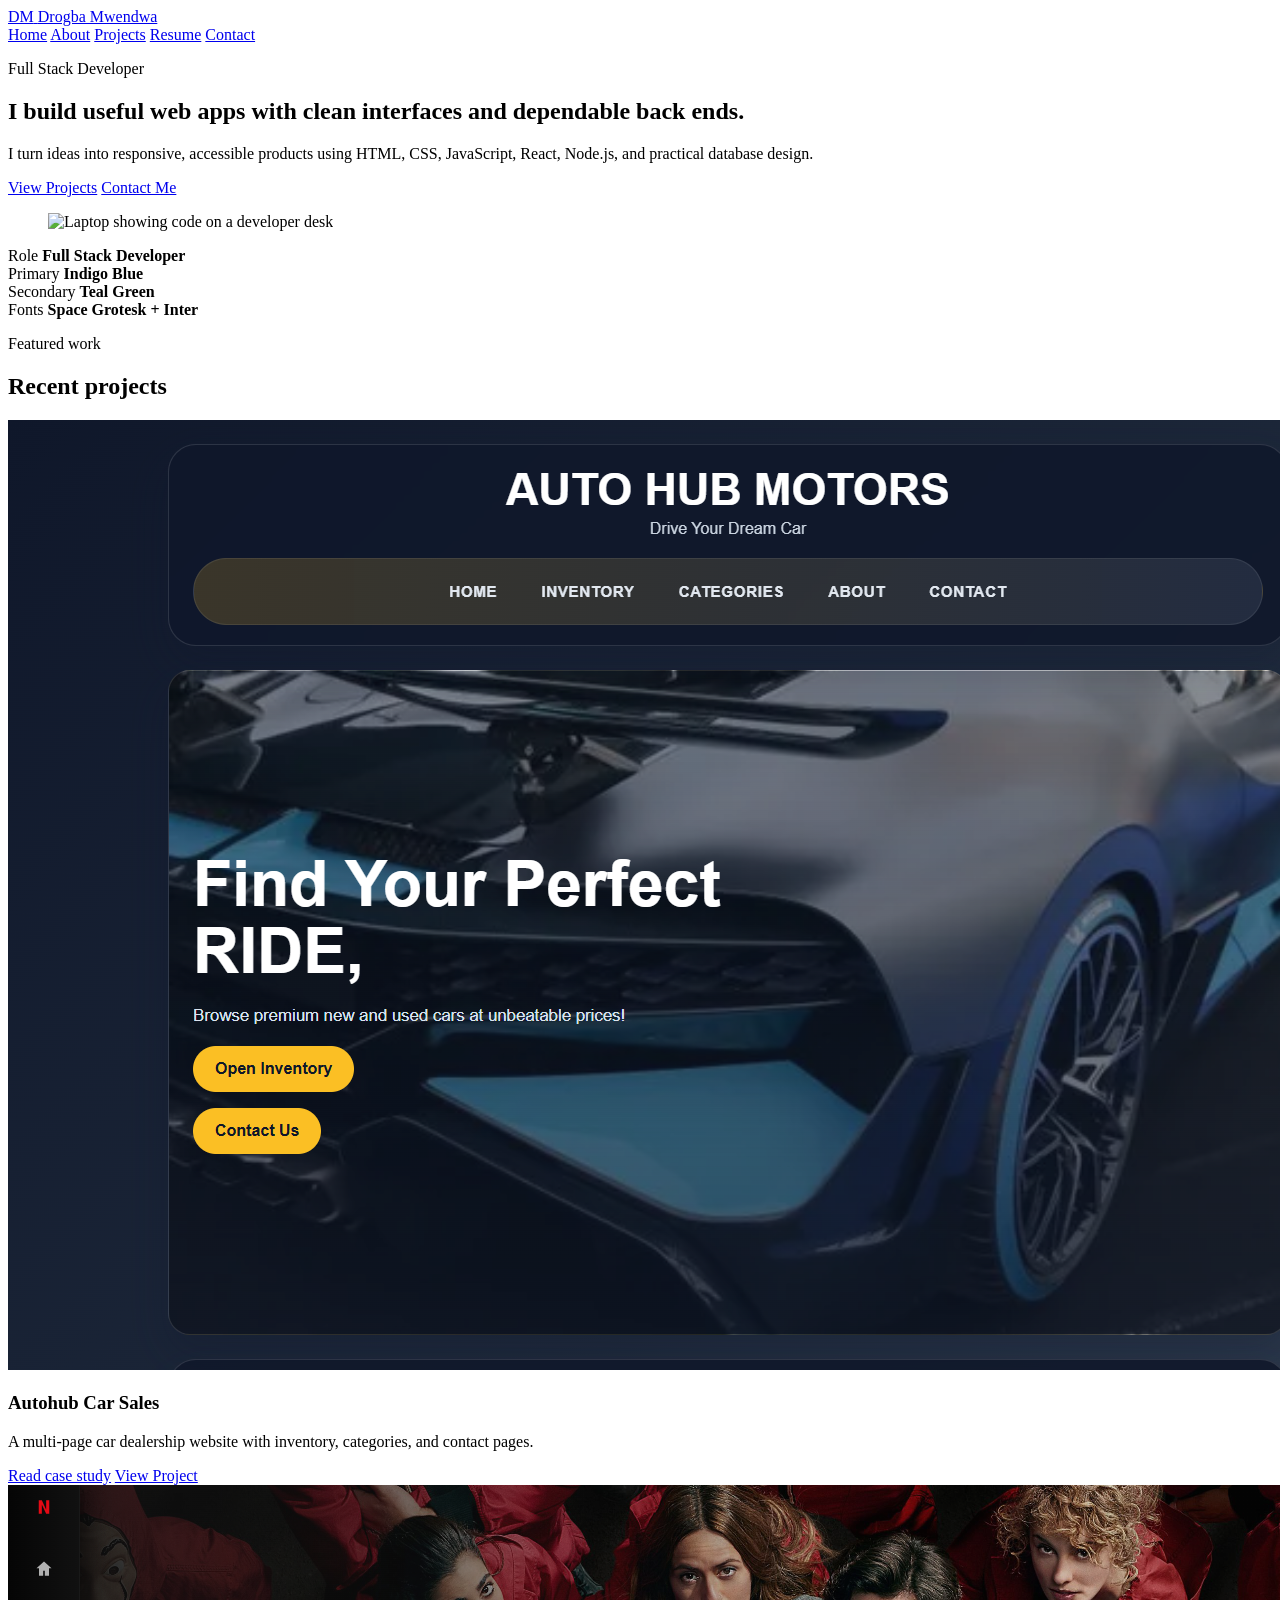
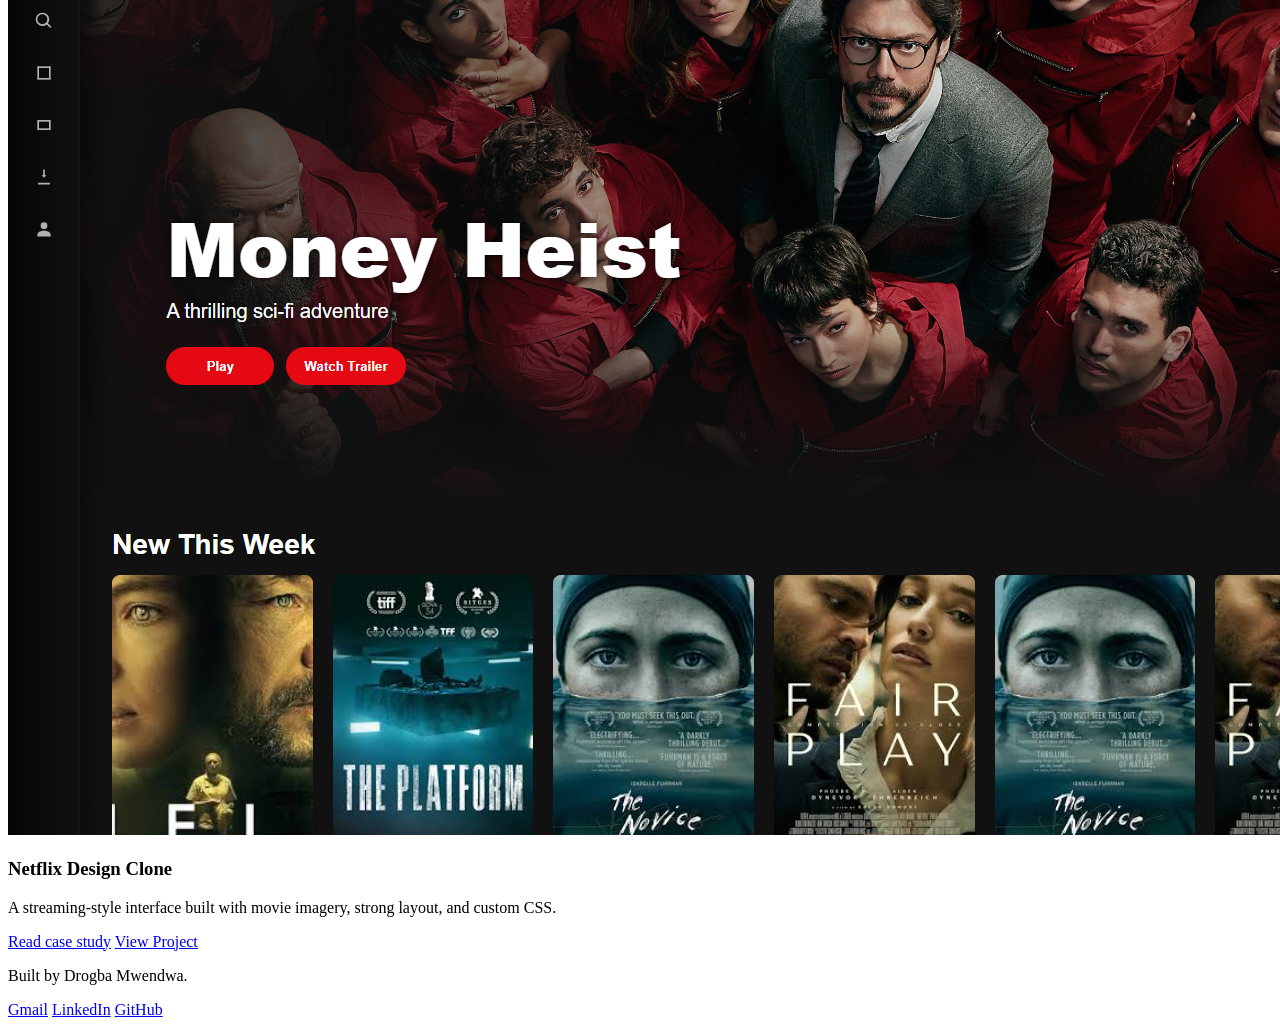
==== index.html @ 6e637cfd "first commit" ====
<!DOCTYPE html>
<html lang="en">
<head>
  <meta charset="UTF-8">
  <meta name="viewport" content="width=device-width, initial-scale=1.0">
  <title>Drogba Mwendwa | Full Stack Developer</title>
  <link rel="preconnect" href="https://images.unsplash.com">
  <link rel="stylesheet" href="index.CSS">
</head>
<body>
  <header class="site-header">
    <nav class="nav">
      <a class="brand" href="INDEX.HTML" aria-label="Drogba Mwendwa home">
        <span class="brand-mark">DM</span>
        <span>Drogba Mwendwa</span>
      </a>
      <div class="nav-links" aria-label="Main navigation">
        <a class="active" href="INDEX.HTML">Home</a>
        <a href="about.html">About</a>
        <a href="projects.html">Projects</a>
        <a href="resume.html">Resume</a>
        <a href="contact.html">Contact</a>
      </div>
    </nav>
  </header>

  <main>
    <section class="hero">
      <div class="hero-content">
        <p class="eyebrow">Full Stack Developer</p>
        <h1>I build useful web apps with clean interfaces and dependable back ends.</h1>
        <p class="hero-copy">
          I turn ideas into responsive, accessible products using HTML, CSS,
          JavaScript, React, Node.js, and practical database design.
        </p>
        <div class="actions">
          <a class="button primary" href="projects.html">View Projects</a>
          <a class="button secondary" href="contact.html">Contact Me</a>
        </div>
      </div>
      <figure class="hero-visual">
        <img src="https://images.unsplash.com/photo-1515879218367-8466d910aaa4?auto=format&fit=crop&w=1200&q=80" alt="Laptop showing code on a developer desk">
      </figure>
    </section>

    <section class="planning-strip" aria-label="Project planning summary">
      <article>
        <span>Role</span>
        <strong>Full Stack Developer</strong>
      </article>
      <article>
        <span>Primary</span>
        <strong>Indigo Blue</strong>
      </article>
      <article>
        <span>Secondary</span>
        <strong>Teal Green</strong>
      </article>
      <article>
        <span>Fonts</span>
        <strong>Space Grotesk + Inter</strong>
      </article>
    </section>

    <section class="section">
      <div class="section-heading">
        <p class="eyebrow">Featured work</p>
        <h2>Recent projects</h2>
      </div>
      <div class="project-grid compact">
        <article class="project-card">
          <img src="assets/previews/autohub.png" alt="Screenshot preview of the Autohub car sales website">
          <div>
            <h3>Autohub Car Sales</h3>
            <p>A multi-page car dealership website with inventory, categories, and contact pages.</p>
            <a href="projects.html">Read case study</a>
            <a class="button secondary" href="https://drogbamwendwa5-create.github.io/Autohubcarsales/" target="_blank" rel="noopener">View Project</a>
          </div>
        </article>
        <article class="project-card">
          <img src="assets/previews/netflix.png" alt="Screenshot preview of the Netflix design clone">
          <div>
            <h3>Netflix Design Clone</h3>
            <p>A streaming-style interface built with movie imagery, strong layout, and custom CSS.</p>
            <a href="projects.html">Read case study</a>
            <a class="button secondary" href="https://drogbamwendwa5-create.github.io/netflix-design/" target="_blank" rel="noopener">View Project</a>
          </div>
        </article>
      </div>
    </section>
  </main>

  <footer class="footer">
    <p>Built by Drogba Mwendwa.</p>
    <div>
      <a href="https://mail.google.com/mail/?view=cm&fs=1&to=drogbamwendwa5@gmail.com" target="_blank" rel="noreferrer">Gmail</a>
      <a href="https://www.linkedin.com/in/drogba-mwendwa-00925933b/" target="_blank" rel="noreferrer">LinkedIn</a>
      <a href="https://github.com/" target="_blank" rel="noreferrer">GitHub</a>
    </div>
  </footer>
</body>
</html>
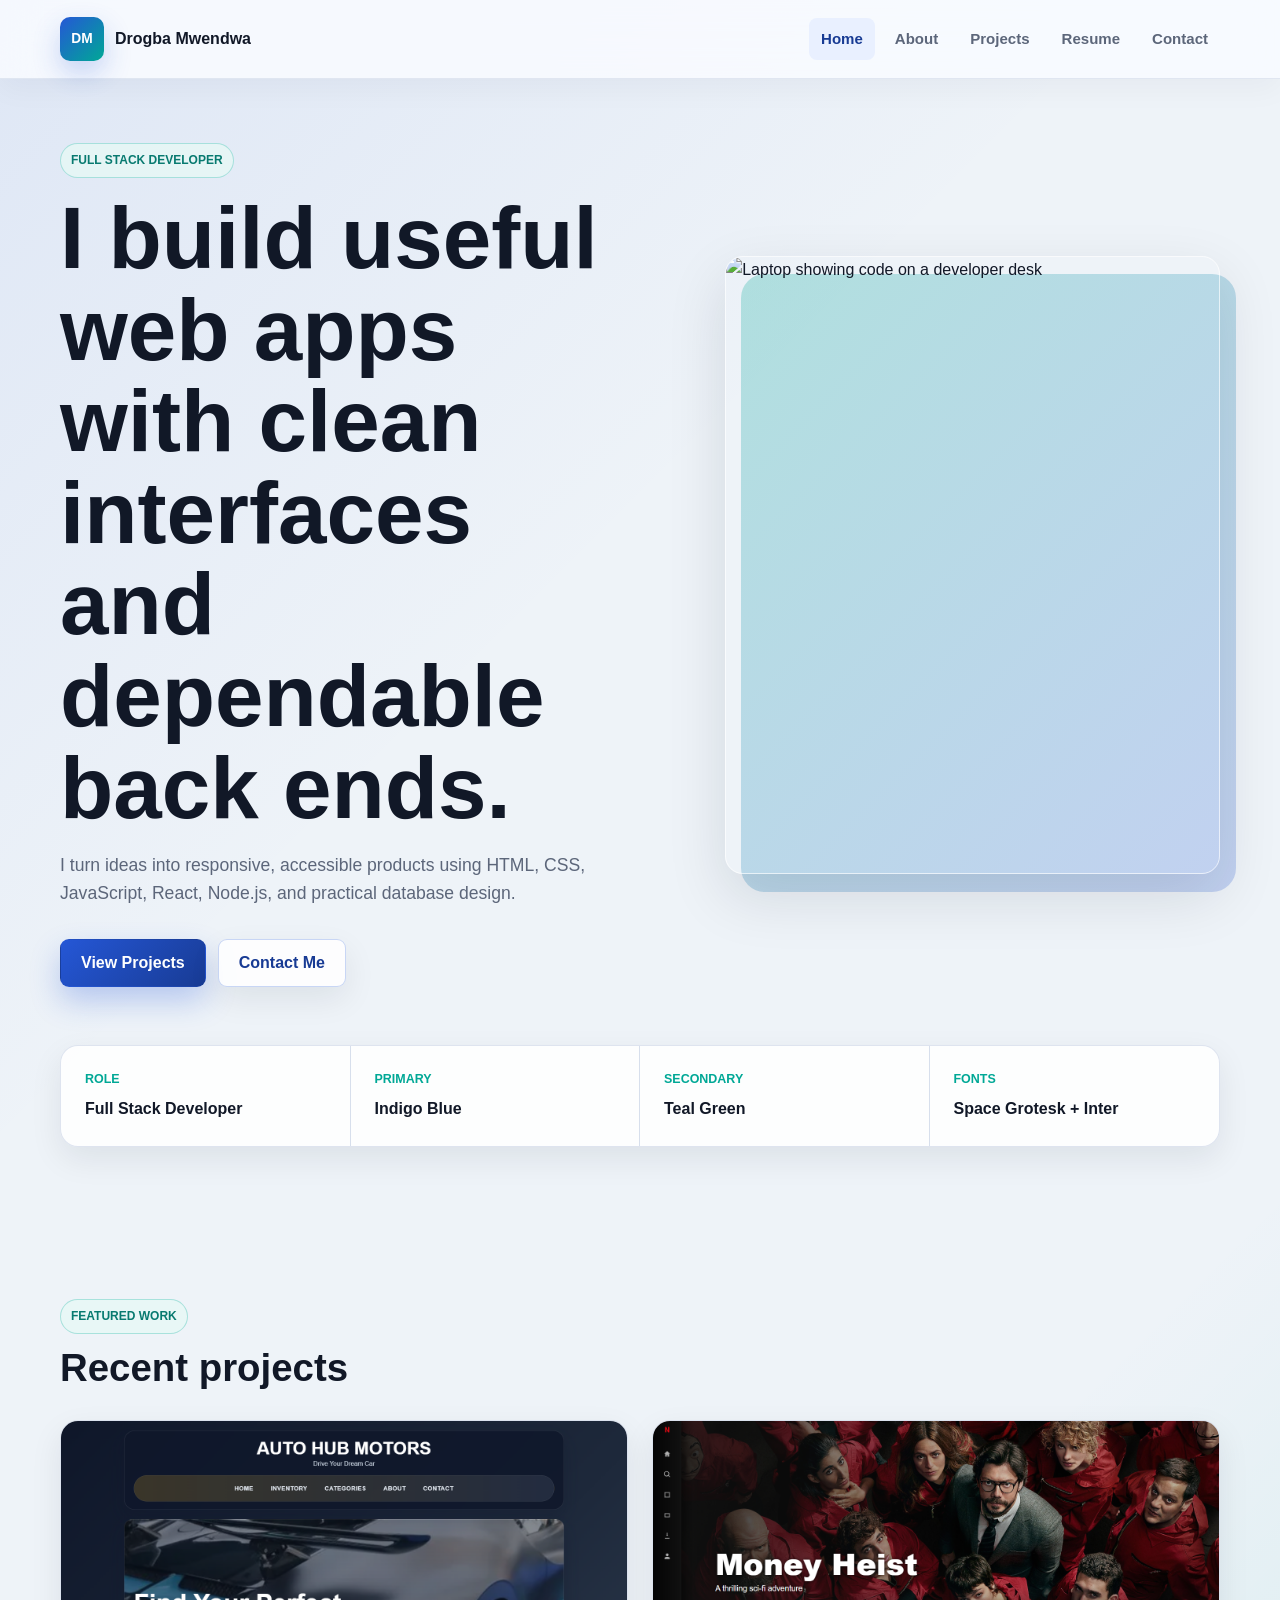
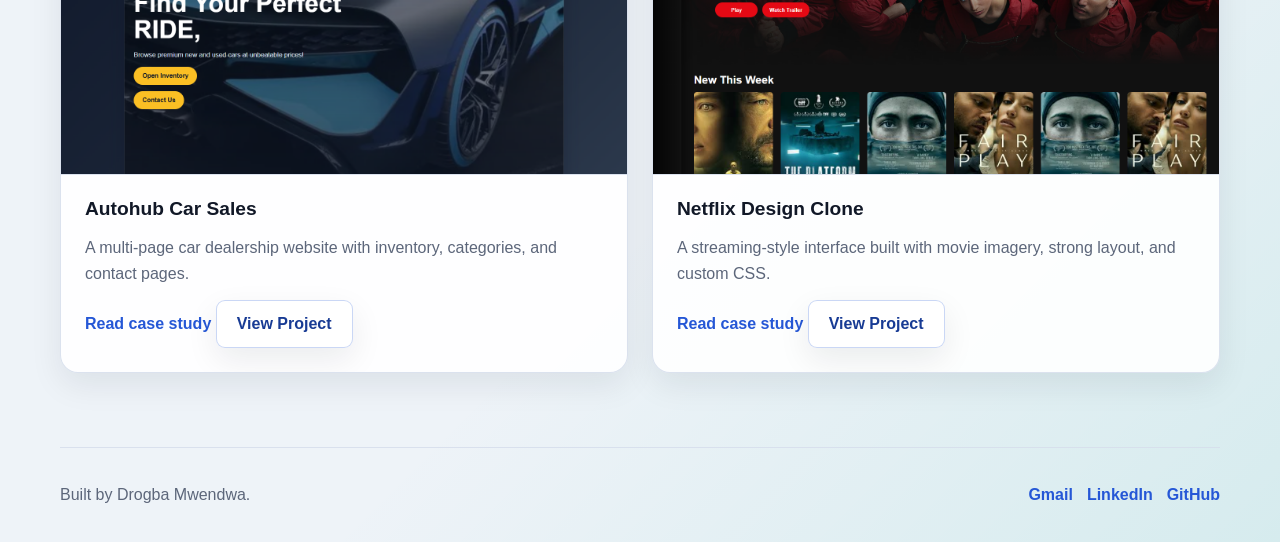
==== commit 5d1227a1: "add styles" ====
--- a/index.html
+++ b/index.html
@@ -5,7 +5,7 @@
   <meta name="viewport" content="width=device-width, initial-scale=1.0">
   <title>Drogba Mwendwa | Full Stack Developer</title>
   <link rel="preconnect" href="https://images.unsplash.com">
-  <link rel="stylesheet" href="index.CSS">
+  <link rel="stylesheet" href="index.css">
 </head>
 <body>
   <header class="site-header">
--- a/index.css
+++ b/index.css
@@ -0,0 +1,609 @@
+:root {
+  --primary: #2557d6;
+  --primary-dark: #183b94;
+  --secondary: #00a896;
+  --accent: #f5b84b;
+  --ink: #111827;
+  --muted: #5c667a;
+  --line: #d7dfec;
+  --surface: #ffffff;
+  --surface-strong: #f9fbff;
+  --background: #eef3f8;
+  --soft: #e7f8f5;
+  --shadow: 0 22px 60px rgba(17, 24, 39, 0.12);
+  --shadow-soft: 0 12px 32px rgba(17, 24, 39, 0.08);
+  --heading-font: "Space Grotesk", "Segoe UI", Arial, sans-serif;
+  --body-font: Inter, "Segoe UI", Arial, sans-serif;
+}
+
+* {
+  box-sizing: border-box;
+}
+
+html {
+  scroll-behavior: smooth;
+}
+
+body {
+  margin: 0;
+  color: var(--ink);
+  background:
+    linear-gradient(135deg, rgba(37, 87, 214, 0.08), transparent 34%),
+    linear-gradient(315deg, rgba(0, 168, 150, 0.1), transparent 28%),
+    var(--background);
+  font-family: var(--body-font);
+  line-height: 1.6;
+}
+
+img {
+  display: block;
+  max-width: 100%;
+}
+
+a {
+  color: inherit;
+  text-decoration: none;
+}
+
+.site-header {
+  position: sticky;
+  top: 0;
+  z-index: 10;
+  border-bottom: 1px solid rgba(215, 223, 236, 0.75);
+  background: rgba(249, 251, 255, 0.88);
+  box-shadow: 0 10px 30px rgba(17, 24, 39, 0.04);
+  backdrop-filter: blur(18px);
+}
+
+.nav {
+  width: min(1160px, calc(100% - 32px));
+  min-height: 78px;
+  margin: 0 auto;
+  display: flex;
+  align-items: center;
+  justify-content: space-between;
+  gap: 24px;
+}
+
+.brand {
+  display: inline-flex;
+  align-items: center;
+  gap: 11px;
+  font-weight: 900;
+  font-family: var(--heading-font);
+}
+
+.brand-mark {
+  display: grid;
+  place-items: center;
+  width: 44px;
+  height: 44px;
+  border-radius: 10px;
+  color: #fff;
+  background: linear-gradient(135deg, var(--primary), var(--secondary));
+  box-shadow: 0 12px 28px rgba(37, 87, 214, 0.24);
+  font-size: 0.86rem;
+  letter-spacing: 0;
+}
+
+.nav-links {
+  display: flex;
+  flex-wrap: wrap;
+  align-items: center;
+  justify-content: flex-end;
+  gap: 8px;
+}
+
+.nav-links a {
+  position: relative;
+  padding: 9px 12px;
+  border-radius: 8px;
+  color: var(--muted);
+  font-size: 0.94rem;
+  font-weight: 800;
+  transition: 180ms ease;
+}
+
+.nav-links a:hover,
+.nav-links .active {
+  color: var(--primary-dark);
+  background: #e9f0ff;
+}
+
+.hero,
+.page,
+.section,
+.footer {
+  width: min(1160px, calc(100% - 32px));
+  margin: 0 auto;
+}
+
+.hero {
+  min-height: calc(100vh - 78px);
+  display: grid;
+  grid-template-columns: minmax(0, 1.05fr) minmax(320px, 0.85fr);
+  align-items: center;
+  gap: 54px;
+  padding: 64px 0 58px;
+}
+
+.hero-content {
+  max-width: 720px;
+}
+
+.eyebrow {
+  display: inline-flex;
+  align-items: center;
+  margin: 0 0 14px;
+  padding: 7px 10px;
+  border: 1px solid rgba(0, 168, 150, 0.28);
+  border-radius: 999px;
+  color: #087a70;
+  background: rgba(231, 248, 245, 0.8);
+  font-size: 0.75rem;
+  font-weight: 900;
+  letter-spacing: 0;
+  text-transform: uppercase;
+}
+
+h1,
+h2,
+h3 {
+  margin: 0;
+  color: var(--ink);
+  font-family: var(--heading-font);
+  line-height: 1.05;
+  letter-spacing: 0;
+}
+
+h1 {
+  font-size: clamp(2.7rem, 7vw, 5.45rem);
+  max-width: 12ch;
+}
+
+h2 {
+  font-size: clamp(1.75rem, 3vw, 2.55rem);
+}
+
+h3 {
+  font-size: 1.2rem;
+}
+
+p {
+  color: var(--muted);
+}
+
+.hero-copy,
+.page-title p,
+.intro-layout p,
+.story-band p {
+  max-width: 700px;
+  font-size: 1.1rem;
+}
+
+.actions {
+  display: flex;
+  flex-wrap: wrap;
+  gap: 12px;
+  margin-top: 32px;
+}
+
+.button {
+  display: inline-flex;
+  align-items: center;
+  justify-content: center;
+  min-height: 48px;
+  padding: 0 20px;
+  border: 1px solid transparent;
+  border-radius: 9px;
+  font-weight: 900;
+  cursor: pointer;
+  transition: transform 180ms ease, box-shadow 180ms ease, background 180ms ease;
+}
+
+.button:hover {
+  transform: translateY(-2px);
+}
+
+.button.primary {
+  color: #fff;
+  background: linear-gradient(135deg, var(--primary), var(--primary-dark));
+  box-shadow: 0 14px 30px rgba(37, 87, 214, 0.28);
+}
+
+.button.secondary {
+  color: var(--primary-dark);
+  border-color: rgba(37, 87, 214, 0.24);
+  background: rgba(255, 255, 255, 0.84);
+  box-shadow: var(--shadow-soft);
+}
+
+.hero-visual {
+  position: relative;
+  margin: 0;
+}
+
+.hero-visual::before {
+  content: "";
+  position: absolute;
+  inset: 18px -16px -18px 16px;
+  z-index: -1;
+  border-radius: 24px;
+  background: linear-gradient(135deg, rgba(0, 168, 150, 0.26), rgba(37, 87, 214, 0.22));
+}
+
+.hero-visual img,
+.portrait {
+  width: 100%;
+  aspect-ratio: 4 / 5;
+  object-fit: cover;
+  border: 1px solid rgba(255, 255, 255, 0.65);
+  border-radius: 18px;
+  box-shadow: var(--shadow);
+}
+
+.planning-strip {
+  width: min(1160px, calc(100% - 32px));
+  margin: 0 auto 78px;
+  display: grid;
+  grid-template-columns: repeat(4, 1fr);
+  border: 1px solid rgba(215, 223, 236, 0.82);
+  border-radius: 18px;
+  overflow: hidden;
+  background: rgba(255, 255, 255, 0.86);
+  box-shadow: var(--shadow-soft);
+}
+
+.planning-strip article {
+  padding: 24px;
+  border-right: 1px solid var(--line);
+}
+
+.planning-strip article:last-child {
+  border-right: 0;
+}
+
+.planning-strip span,
+.timeline-item span,
+.blog-list span {
+  display: block;
+  color: var(--secondary);
+  font-size: 0.78rem;
+  font-weight: 900;
+  text-transform: uppercase;
+}
+
+.planning-strip strong {
+  display: block;
+  margin-top: 6px;
+  font-family: var(--heading-font);
+}
+
+.section,
+.page {
+  padding: 74px 0;
+}
+
+.section-heading,
+.page-title {
+  margin-bottom: 32px;
+}
+
+.page-title {
+  padding: 18px 0 8px;
+}
+
+.page-title h1,
+.intro-layout h1 {
+  max-width: 860px;
+  font-size: clamp(2.25rem, 5vw, 4.15rem);
+}
+
+.project-grid {
+  display: grid;
+  grid-template-columns: repeat(3, minmax(0, 1fr));
+  gap: 24px;
+}
+
+.project-grid.compact {
+  grid-template-columns: repeat(2, minmax(0, 1fr));
+}
+
+.project-card,
+.skill-grid article,
+.contact-form,
+.resume-grid article,
+.blog-list article {
+  border: 1px solid rgba(215, 223, 236, 0.88);
+  border-radius: 18px;
+  background: rgba(255, 255, 255, 0.9);
+  box-shadow: var(--shadow-soft);
+}
+
+.project-card {
+  overflow: hidden;
+  transition: transform 180ms ease, box-shadow 180ms ease, border-color 180ms ease;
+}
+
+.project-card:hover {
+  transform: translateY(-6px);
+  border-color: rgba(37, 87, 214, 0.28);
+  box-shadow: 0 22px 52px rgba(17, 24, 39, 0.14);
+}
+
+.project-card img {
+  width: 100%;
+  aspect-ratio: 16 / 10;
+  object-fit: cover;
+  object-position: top center;
+  border-bottom: 1px solid rgba(215, 223, 236, 0.88);
+}
+
+.project-card div {
+  padding: 24px;
+}
+
+.project-card p {
+  margin-bottom: 0;
+}
+
+.project-card a {
+  display: inline-flex;
+  margin-top: 14px;
+  color: var(--primary);
+  font-weight: 900;
+}
+
+.tag-list {
+  display: flex;
+  flex-wrap: wrap;
+  gap: 8px;
+  padding: 0;
+  margin: 18px 0 0;
+  list-style: none;
+}
+
+.tag-list li {
+  padding: 7px 11px;
+  border-radius: 999px;
+  color: #075e57;
+  background: var(--soft);
+  font-size: 0.84rem;
+  font-weight: 900;
+}
+
+.tag-list li:nth-child(2n) {
+  color: #23448e;
+  background: #e9f0ff;
+}
+
+.tag-list.wide {
+  margin-top: 14px;
+}
+
+.intro-layout,
+.contact-layout,
+.resume-grid {
+  display: grid;
+  grid-template-columns: minmax(0, 1fr) minmax(320px, 0.82fr);
+  gap: 46px;
+  align-items: start;
+}
+
+.skill-grid,
+.blog-list {
+  display: grid;
+  grid-template-columns: repeat(2, minmax(0, 1fr));
+  gap: 20px;
+}
+
+.skill-grid article,
+.resume-grid article,
+.blog-list article {
+  padding: 26px;
+}
+
+.skill-grid article {
+  transition: transform 180ms ease, border-color 180ms ease;
+}
+
+.skill-grid article:hover {
+  transform: translateY(-4px);
+  border-color: rgba(0, 168, 150, 0.35);
+}
+
+.story-band {
+  margin-top: 58px;
+  padding: 44px;
+  border: 1px solid rgba(0, 168, 150, 0.18);
+  border-left: 7px solid var(--secondary);
+  border-radius: 18px;
+  background: linear-gradient(135deg, var(--soft), #ffffff);
+  box-shadow: var(--shadow-soft);
+}
+
+.contact-list {
+  display: grid;
+  gap: 10px;
+  margin-top: 28px;
+}
+
+.contact-list a {
+  width: fit-content;
+  color: var(--primary);
+  font-weight: 900;
+}
+
+.contact-form {
+  padding: 28px;
+}
+
+.contact-form label {
+  display: block;
+  margin: 14px 0 6px;
+  font-weight: 900;
+}
+
+.contact-form label:first-child {
+  margin-top: 0;
+}
+
+.contact-form input,
+.contact-form textarea {
+  width: 100%;
+  border: 1px solid var(--line);
+  border-radius: 10px;
+  padding: 13px 14px;
+  color: var(--ink);
+  background: #fff;
+  box-shadow: inset 0 1px 0 rgba(17, 24, 39, 0.03);
+  font: inherit;
+  transition: border-color 180ms ease, box-shadow 180ms ease;
+}
+
+.contact-form input:focus,
+.contact-form textarea:focus {
+  outline: none;
+  border-color: rgba(37, 87, 214, 0.55);
+  box-shadow: 0 0 0 4px rgba(37, 87, 214, 0.12);
+}
+
+.contact-form button {
+  width: 100%;
+  margin-top: 18px;
+}
+
+.timeline-item {
+  padding: 20px 0;
+  border-bottom: 1px solid var(--line);
+}
+
+.timeline-item:last-child {
+  border-bottom: 0;
+}
+
+.blog-list {
+  grid-template-columns: 1fr;
+}
+
+.blog-list article {
+  transition: transform 180ms ease, box-shadow 180ms ease;
+}
+
+.blog-list article:hover {
+  transform: translateX(4px);
+  box-shadow: 0 18px 42px rgba(17, 24, 39, 0.12);
+}
+
+.footer {
+  display: flex;
+  align-items: center;
+  justify-content: space-between;
+  gap: 20px;
+  padding: 34px 0;
+  border-top: 1px solid rgba(215, 223, 236, 0.88);
+}
+
+.footer p {
+  margin: 0;
+}
+
+.footer div {
+  display: flex;
+  flex-wrap: wrap;
+  gap: 14px;
+}
+
+.footer a {
+  color: var(--primary);
+  font-weight: 900;
+}
+
+@media (max-width: 900px) {
+  .nav {
+    min-height: auto;
+    padding: 16px 0;
+    align-items: flex-start;
+    flex-direction: column;
+  }
+
+  .nav-links {
+    justify-content: flex-start;
+  }
+
+  .hero,
+  .intro-layout,
+  .contact-layout,
+  .resume-grid {
+    grid-template-columns: 1fr;
+  }
+
+  .hero {
+    min-height: auto;
+    padding: 44px 0;
+  }
+
+  h1 {
+    max-width: 100%;
+  }
+
+  .planning-strip,
+  .project-grid,
+  .project-grid.compact,
+  .skill-grid {
+    grid-template-columns: 1fr;
+  }
+
+  .planning-strip article {
+    border-right: 0;
+    border-bottom: 1px solid var(--line);
+  }
+
+  .planning-strip article:last-child {
+    border-bottom: 0;
+  }
+
+  .story-band {
+    padding: 30px;
+  }
+
+  .footer {
+    align-items: flex-start;
+    flex-direction: column;
+  }
+}
+
+@media (max-width: 520px) {
+  .hero,
+  .page,
+  .section,
+  .footer,
+  .planning-strip {
+    width: min(100% - 24px, 1160px);
+  }
+
+  .nav {
+    width: min(100% - 24px, 1160px);
+  }
+
+  .nav-links {
+    gap: 6px;
+  }
+
+  .nav-links a {
+    padding: 7px 8px;
+    font-size: 0.88rem;
+  }
+
+  .button {
+    width: 100%;
+  }
+
+  .project-card div,
+  .skill-grid article,
+  .resume-grid article,
+  .blog-list article,
+  .contact-form {
+    padding: 22px;
+  }
+}
